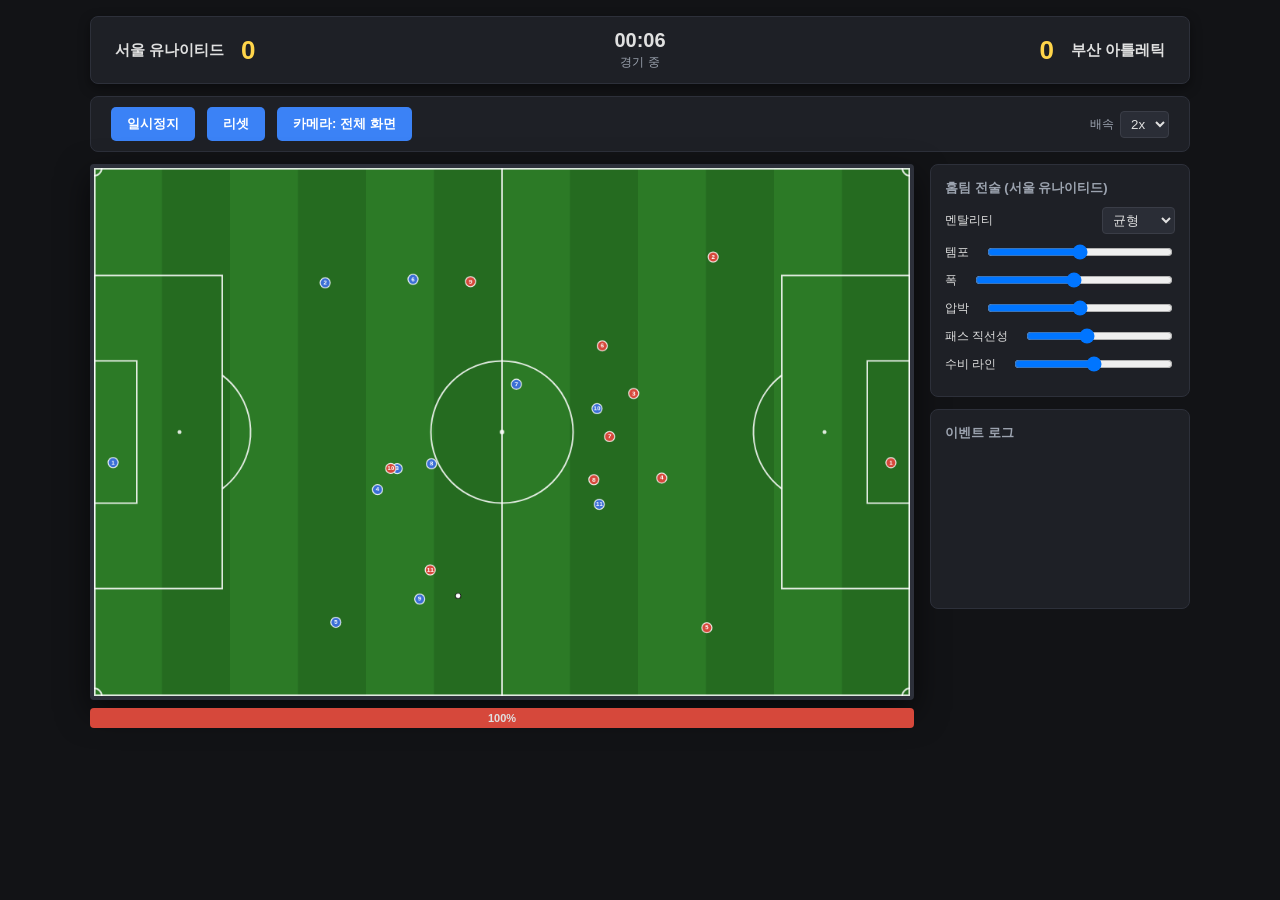
==== 2d-match-engine/index.html @ fb8c1385 "Add modular 2D match engine (ES6) with FSM AI, physics, set pieces Restructures the Gemini-proposed " ====
<!DOCTYPE html>
<html lang="ko">
<head>
  <meta charset="UTF-8">
  <meta name="viewport" content="width=device-width, initial-scale=1.0">
  <title>FM 2D Match Engine</title>
  <link rel="stylesheet" href="css/style.css">
</head>
<body>

  <header id="scoreboard">
    <div class="team-block home">
      <span class="team-name" id="teamNameHome">Home</span>
      <span class="team-score" id="scoreHome">0</span>
    </div>
    <div class="center-block">
      <span id="clock">00:00</span>
      <span id="phaseIndicator" class="phase">킥오프 준비</span>
    </div>
    <div class="team-block away">
      <span class="team-score" id="scoreAway">0</span>
      <span class="team-name" id="teamNameAway">Away</span>
    </div>
  </header>

  <div id="toolbar">
    <button id="btnPlay">일시정지</button>
    <button id="btnReset">리셋</button>
    <button id="btnCamera">카메라: 전체 화면</button>
    <label class="toolbar-label">
      배속
      <select id="speedSelect">
        <option value="3">1x</option>
        <option value="6" selected>2x</option>
        <option value="12">4x</option>
        <option value="24">8x</option>
      </select>
    </label>
  </div>

  <main id="layout">
    <div id="pitchWrap">
      <canvas id="field"></canvas>
      <div id="possessionBar">
        <div id="possessionHome" class="possession-fill home">50%</div>
        <div id="possessionAway" class="possession-fill away">50%</div>
      </div>
    </div>

    <aside id="sidePanel">
      <section class="panel-block">
        <h3>홈팀 전술 (서울 유나이티드)</h3>

        <label class="field-row">
          멘탈리티
          <select id="mentalitySelect">
            <option value="defensive">수비적</option>
            <option value="balanced" selected>균형</option>
            <option value="attacking">공격적</option>
          </select>
        </label>

        <label class="field-row">템포<input type="range" id="tempoSlider" min="0" max="100" value="50"></label>
        <label class="field-row">폭<input type="range" id="widthSlider" min="0" max="100" value="50"></label>
        <label class="field-row">압박<input type="range" id="pressingSlider" min="0" max="100" value="50"></label>
        <label class="field-row">패스 직선성<input type="range" id="directnessSlider" min="0" max="100" value="40"></label>
        <label class="field-row">수비 라인<input type="range" id="lineHeightSlider" min="0" max="100" value="50"></label>
      </section>

      <section class="panel-block log-block">
        <h3>이벤트 로그</h3>
        <div id="eventLog"></div>
      </section>
    </aside>
  </main>

  <script type="module" src="js/main.js"></script>
</body>
</html>
---- 2d-match-engine/css/style.css ----
* {
  box-sizing: border-box;
}

body {
  margin: 0;
  background-color: #121316;
  color: #e0e0e0;
  font-family: 'Segoe UI', Tahoma, Geneva, Verdana, sans-serif;
  min-height: 100vh;
  padding: 16px;
}

#scoreboard {
  max-width: 1100px;
  margin: 0 auto 12px;
  display: flex;
  align-items: center;
  justify-content: space-between;
  background: #1e2026;
  border: 1px solid #2d303a;
  border-radius: 8px;
  padding: 12px 24px;
  box-shadow: 0 4px 12px rgba(0, 0, 0, 0.4);
}

.team-block {
  display: flex;
  align-items: center;
  gap: 10px;
  min-width: 220px;
}

.team-block.away {
  justify-content: flex-end;
}

.team-name {
  font-weight: 600;
  font-size: 15px;
}

.team-score {
  font-size: 26px;
  font-weight: 700;
  color: #ffd54a;
  min-width: 28px;
  text-align: center;
}

.center-block {
  display: flex;
  flex-direction: column;
  align-items: center;
  gap: 2px;
}

#clock {
  font-size: 20px;
  font-weight: 700;
  font-variant-numeric: tabular-nums;
}

.phase {
  font-size: 12px;
  color: #9ca3af;
}

#toolbar {
  max-width: 1100px;
  margin: 0 auto 12px;
  display: flex;
  gap: 12px;
  align-items: center;
  background: #1e2026;
  padding: 10px 20px;
  border-radius: 8px;
  border: 1px solid #2d303a;
}

button {
  padding: 8px 16px;
  font-size: 13px;
  font-weight: 600;
  cursor: pointer;
  background-color: #3b82f6;
  color: white;
  border: none;
  border-radius: 5px;
  transition: all 0.15s ease;
}

button:hover {
  background-color: #2563eb;
  transform: translateY(-1px);
}

.toolbar-label {
  font-size: 12px;
  color: #9ca3af;
  display: flex;
  align-items: center;
  gap: 6px;
  margin-left: auto;
}

select {
  background: #2a2d36;
  color: #e0e0e0;
  border: 1px solid #3a3d47;
  border-radius: 4px;
  padding: 4px 6px;
}

#layout {
  max-width: 1100px;
  margin: 0 auto;
  display: flex;
  gap: 16px;
  align-items: flex-start;
}

#pitchWrap {
  flex: 1 1 auto;
  min-width: 0;
}

canvas {
  display: block;
  width: 100%;
  height: auto;
  border: 4px solid #2d303a;
  border-radius: 4px;
  box-shadow: 0 12px 32px rgba(0, 0, 0, 0.6);
  background-color: #256b20;
}

#possessionBar {
  display: flex;
  height: 20px;
  border-radius: 4px;
  overflow: hidden;
  margin-top: 8px;
  font-size: 11px;
  font-weight: 600;
}

.possession-fill {
  display: flex;
  align-items: center;
  justify-content: center;
  transition: width 0.3s ease;
  white-space: nowrap;
}

.possession-fill.home {
  background: #3b6fd6;
}

.possession-fill.away {
  background: #d6483b;
}

#sidePanel {
  flex: 0 0 260px;
  display: flex;
  flex-direction: column;
  gap: 12px;
}

.panel-block {
  background: #1e2026;
  border: 1px solid #2d303a;
  border-radius: 8px;
  padding: 14px;
}

.panel-block h3 {
  margin: 0 0 10px;
  font-size: 13px;
  color: #9ca3af;
  font-weight: 600;
}

.field-row {
  display: flex;
  align-items: center;
  justify-content: space-between;
  gap: 8px;
  font-size: 12px;
  margin-bottom: 8px;
}

.field-row input[type='range'] {
  flex: 1;
  margin-left: 10px;
}

.log-block {
  flex: 1;
  min-height: 200px;
  display: flex;
  flex-direction: column;
}

#eventLog {
  overflow-y: auto;
  max-height: 320px;
  display: flex;
  flex-direction: column;
  gap: 4px;
  font-size: 12px;
}

.log-entry {
  background: #2a2d36;
  border-radius: 4px;
  padding: 5px 8px;
  color: #d1d5db;
}

@media (max-width: 820px) {
  #layout {
    flex-direction: column;
  }
  #sidePanel {
    flex: 1 1 auto;
    width: 100%;
  }
}
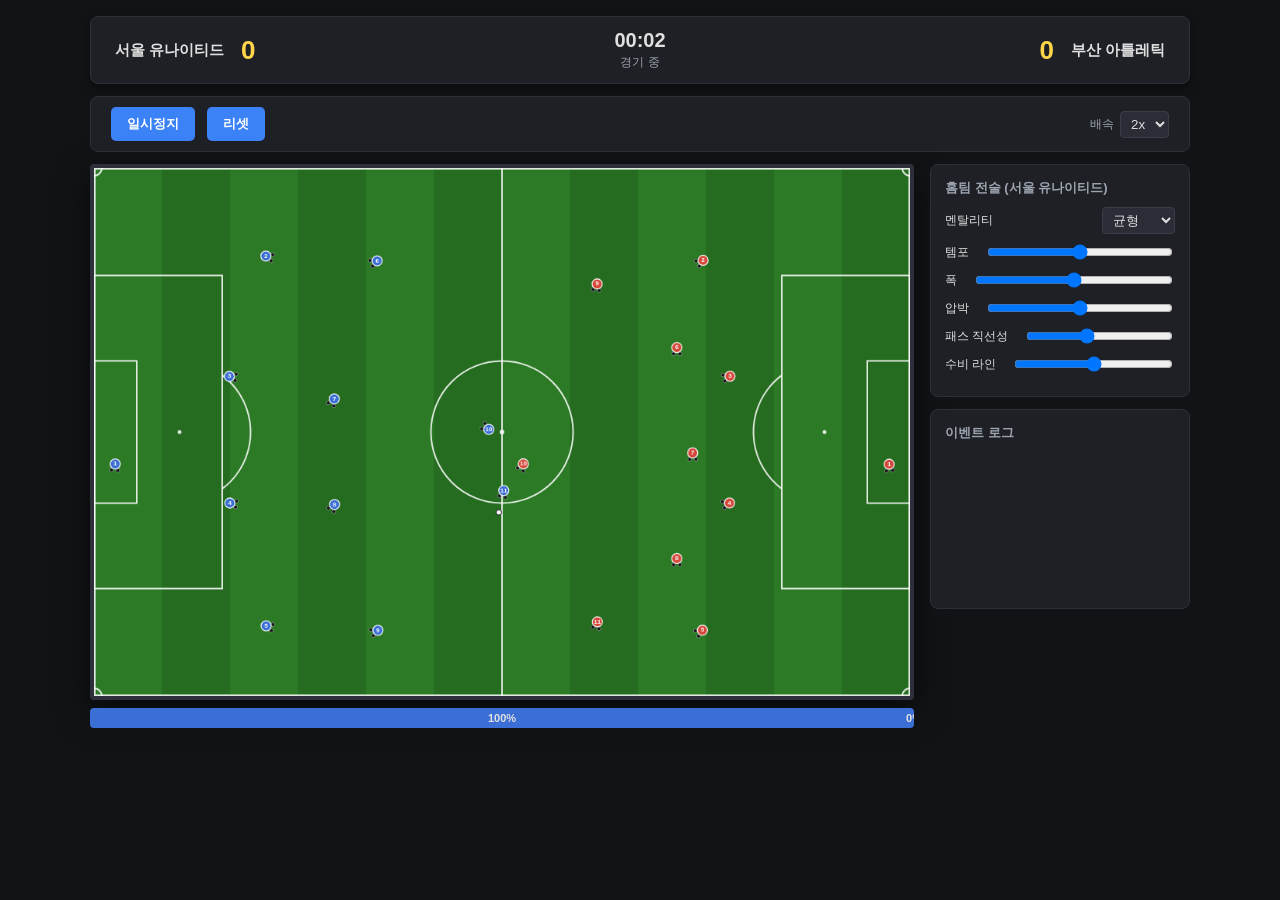
==== commit 7b370d99: "feat: apply 11 gameplay improvements (Phase 4) - Kickoff: all players constrained to own half (forma" ====
--- a/2d-match-engine/index.html
+++ b/2d-match-engine/index.html
@@ -26,14 +26,13 @@
   <div id="toolbar">
     <button id="btnPlay">일시정지</button>
     <button id="btnReset">리셋</button>
-    <button id="btnCamera">카메라: 전체 화면</button>
     <label class="toolbar-label">
       배속
       <select id="speedSelect">
-        <option value="3">1x</option>
-        <option value="6" selected>2x</option>
-        <option value="12">4x</option>
-        <option value="24">8x</option>
+        <option value="1.5">1x</option>
+        <option value="3" selected>2x</option>
+        <option value="6">4x</option>
+        <option value="12">8x</option>
       </select>
     </label>
   </div>
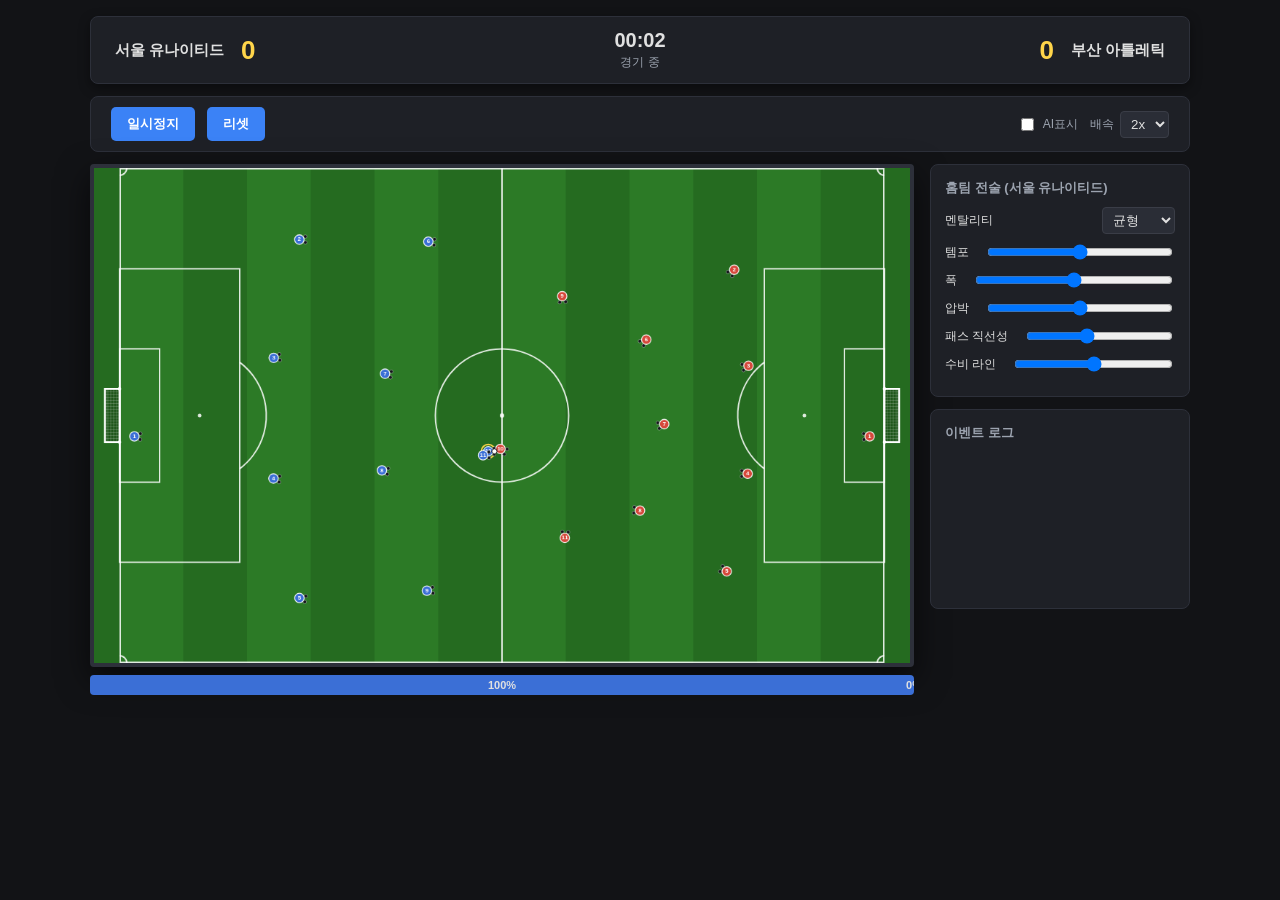
==== commit 4d4fe894: "opencode (deepseek) 수정" ====
--- a/2d-match-engine/index.html
+++ b/2d-match-engine/index.html
@@ -26,6 +26,10 @@
   <div id="toolbar">
     <button id="btnPlay">일시정지</button>
     <button id="btnReset">리셋</button>
+    <label class="toolbar-label ai-toggle">
+      <input type="checkbox" id="aiDebugCheck">
+      AI표시
+    </label>
     <label class="toolbar-label">
       배속
       <select id="speedSelect">
--- a/2d-match-engine/css/style.css
+++ b/2d-match-engine/css/style.css
@@ -101,6 +101,9 @@
   display: flex;
   align-items: center;
   gap: 6px;
+}
+
+.toolbar-label.ai-toggle {
   margin-left: auto;
 }
 
@@ -228,3 +231,31 @@
     width: 100%;
   }
 }
+
+@media (max-width: 600px) {
+  #scoreboard {
+    padding: 10px 12px;
+    gap: 6px;
+  }
+  .team-block {
+    min-width: 0;
+    flex: 1 1 auto;
+    gap: 6px;
+  }
+  .team-block.home .team-name {
+    text-align: left;
+  }
+  .team-block.away .team-name {
+    text-align: right;
+  }
+  .team-name {
+    font-size: 13px;
+    white-space: nowrap;
+    overflow: hidden;
+    text-overflow: ellipsis;
+    max-width: 110px;
+  }
+  .center-block {
+    flex: 0 0 auto;
+  }
+}
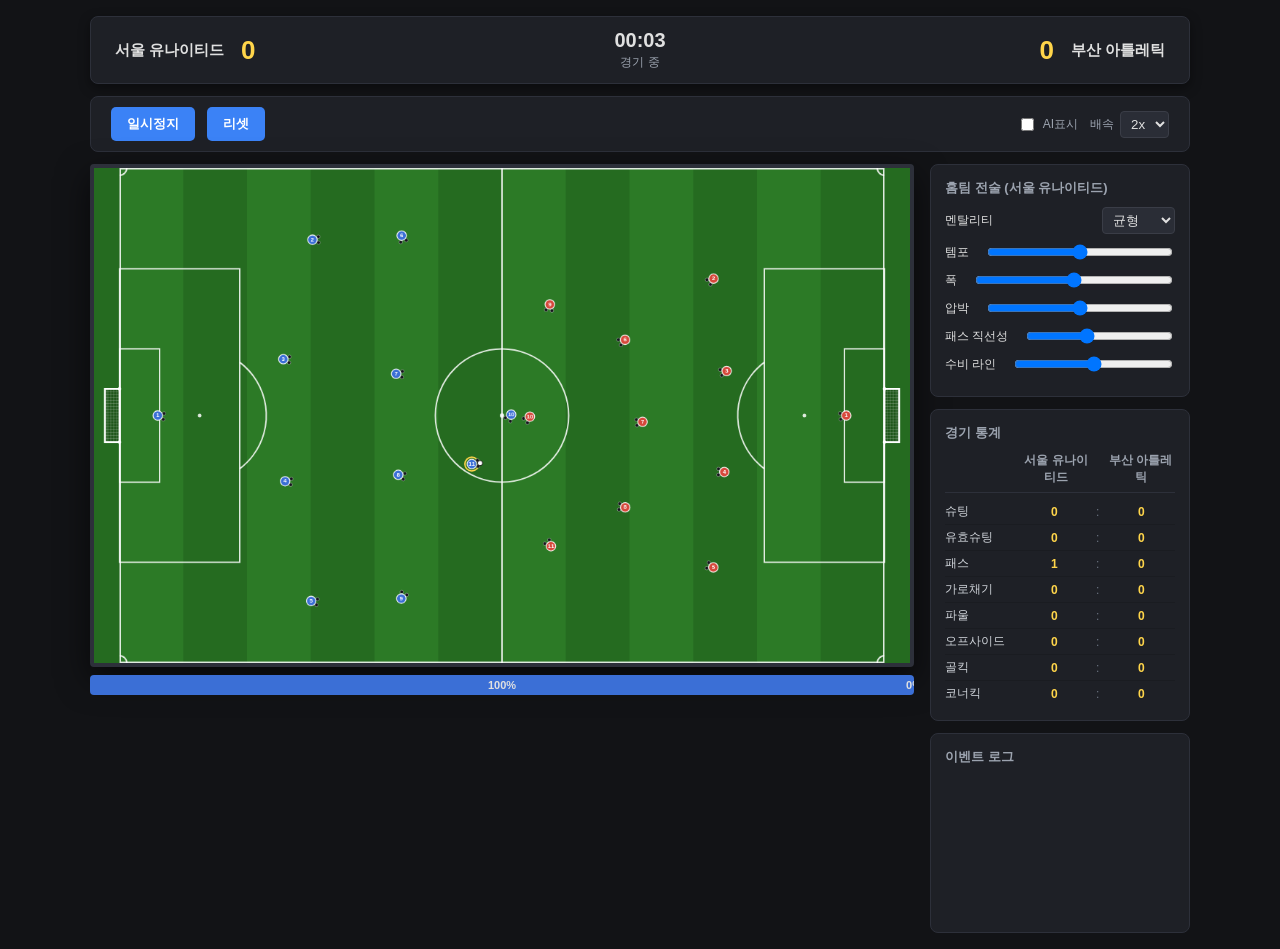
==== commit 62fefcfb: "팀 통계 패널 추가: 슈팅, 유효슈팅, 패스, 가로채기, 파울, 오프사이드, 골킥, 코너킥 실시간 표시 (반응형 UI)" ====
--- a/2d-match-engine/index.html
+++ b/2d-match-engine/index.html
@@ -70,6 +70,11 @@
         <label class="field-row">수비 라인<input type="range" id="lineHeightSlider" min="0" max="100" value="50"></label>
       </section>
 
+      <section class="panel-block stats-block">
+        <h3>경기 통계</h3>
+        <div id="matchStats" class="stats-grid"></div>
+      </section>
+
       <section class="panel-block log-block">
         <h3>이벤트 로그</h3>
         <div id="eventLog"></div>
--- a/2d-match-engine/css/style.css
+++ b/2d-match-engine/css/style.css
@@ -232,6 +232,80 @@
   }
 }
 
+.stats-block {
+  flex: 0 0 auto;
+}
+
+.stats-grid {
+  font-size: 12px;
+}
+
+.stat-header {
+  display: grid;
+  grid-template-columns: 1fr 1fr auto 1fr;
+  gap: 8px;
+  padding-bottom: 6px;
+  border-bottom: 1px solid #2d303a;
+  margin-bottom: 6px;
+  font-weight: 600;
+  color: #9ca3af;
+}
+
+.stat-header .stat-label {
+  text-align: left;
+}
+
+.stat-header .stat-team {
+  text-align: center;
+}
+
+.stat-header .stat-divider {
+  text-align: center;
+}
+
+.stat-row {
+  display: grid;
+  grid-template-columns: 1fr 1fr auto 1fr;
+  gap: 8px;
+  align-items: center;
+  padding: 4px 0;
+  border-bottom: 1px solid #1a1c21;
+}
+
+.stat-row:last-child {
+  border-bottom: none;
+}
+
+.stat-label {
+  color: #d1d5db;
+  text-align: left;
+}
+
+.stat-value {
+  font-weight: 600;
+  color: #ffd54a;
+  text-align: center;
+  font-variant-numeric: tabular-nums;
+}
+
+.stat-divider {
+  color: #6b7280;
+  text-align: center;
+}
+
+@media (max-width: 820px) {
+  #layout {
+    flex-direction: column;
+  }
+  #sidePanel {
+    flex: 1 1 auto;
+    width: 100%;
+  }
+  .stats-block {
+    order: -1;
+  }
+}
+
 @media (max-width: 600px) {
   #scoreboard {
     padding: 10px 12px;
@@ -258,4 +332,13 @@
   .center-block {
     flex: 0 0 auto;
   }
-}
+  .stat-header {
+    grid-template-columns: 1fr 1fr auto 1fr;
+    font-size: 11px;
+  }
+  .stat-row {
+    grid-template-columns: 1fr 1fr auto 1fr;
+    font-size: 11px;
+    gap: 6px;
+  }
+}
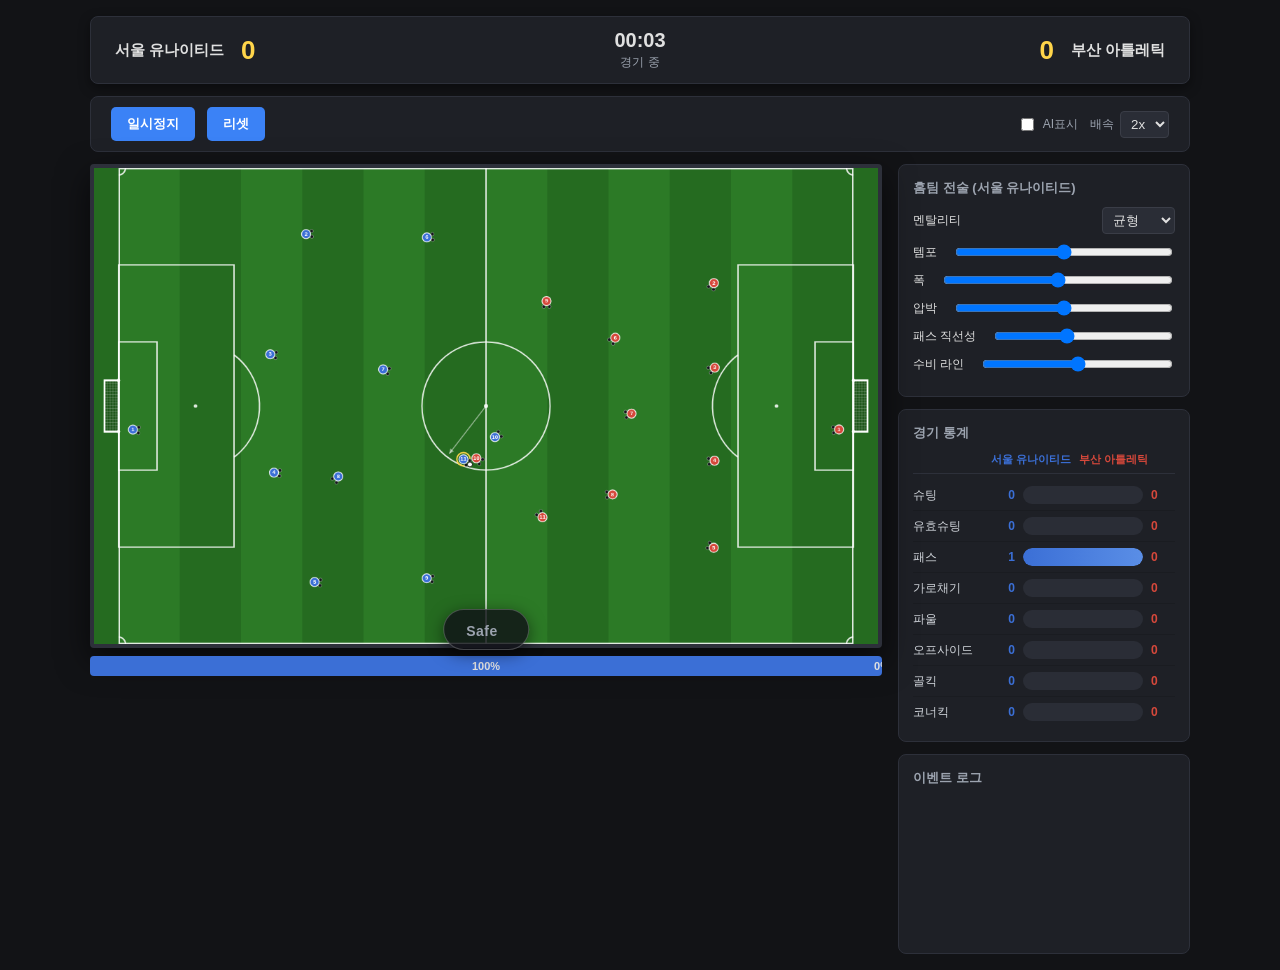
==== commit 13c2028c: "feat(ui): 패스 순간 수신자 점수·타입 배너 표시 (필드 하단 중심, 3초 후 자동 숨김) - index.html: #passBanner 요소 추가 (pitchWrap 내부" ====
--- a/2d-match-engine/index.html
+++ b/2d-match-engine/index.html
@@ -44,6 +44,7 @@
   <main id="layout">
     <div id="pitchWrap">
       <canvas id="field"></canvas>
+      <div id="passBanner"></div>
       <div id="possessionBar">
         <div id="possessionHome" class="possession-fill home">50%</div>
         <div id="possessionAway" class="possession-fill away">50%</div>
--- a/2d-match-engine/css/style.css
+++ b/2d-match-engine/css/style.css
@@ -126,6 +126,41 @@
 #pitchWrap {
   flex: 1 1 auto;
   min-width: 0;
+  position: relative;
+}
+
+/* 패스 순간 수신자 점수·타입 고정 배너 (필드 가운데 아래, 반투명) */
+#passBanner {
+  position: absolute;
+  bottom: 26px;
+  left: 50%;
+  transform: translateX(-50%);
+  z-index: 10;
+  padding: 8px 22px;
+  border-radius: 22px;
+  background: rgba(16, 18, 24, 0.82);
+  border: 1px solid rgba(255, 255, 255, 0.22);
+  box-shadow: 0 4px 16px rgba(0, 0, 0, 0.5);
+  font-size: 20px;
+  font-weight: 700;
+  color: #ffffff;
+  letter-spacing: 0.5px;
+  white-space: nowrap;
+  opacity: 0;
+  transition: opacity 0.25s ease;
+  pointer-events: none;
+}
+
+#passBanner.visible {
+  opacity: 1;
+}
+
+#passBanner .type {
+  color: #9ca3af;
+  font-size: 14px;
+  font-weight: 600;
+  margin-right: 8px;
+  vertical-align: middle;
 }
 
 canvas {
@@ -236,13 +271,9 @@
   flex: 0 0 auto;
 }
 
-.stats-grid {
-  font-size: 12px;
-}
-
 .stat-header {
-  display: grid;
-  grid-template-columns: 1fr 1fr auto 1fr;
+  display: flex;
+  align-items: center;
   gap: 8px;
   padding-bottom: 6px;
   border-bottom: 1px solid #2d303a;
@@ -252,23 +283,35 @@
 }
 
 .stat-header .stat-label {
-  text-align: left;
-}
-
-.stat-header .stat-team {
-  text-align: center;
-}
-
-.stat-header .stat-divider {
-  text-align: center;
+  width: 70px;
+  flex-shrink: 0;
+}
+
+.stat-bar-wrap-header {
+  display: flex;
+  align-items: center;
+  gap: 8px;
+  flex: 1;
+}
+
+.stat-team-home {
+  color: #3b6fd6;
+  font-size: 11px;
+  white-space: nowrap;
+}
+
+.stat-team-away {
+  color: #d6483b;
+  font-size: 11px;
+  white-space: nowrap;
+  text-align: right;
 }
 
 .stat-row {
-  display: grid;
-  grid-template-columns: 1fr 1fr auto 1fr;
+  display: flex;
+  align-items: center;
   gap: 8px;
-  align-items: center;
-  padding: 4px 0;
+  padding: 6px 0;
   border-bottom: 1px solid #1a1c21;
 }
 
@@ -277,20 +320,66 @@
 }
 
 .stat-label {
+  width: 70px;
+  flex-shrink: 0;
   color: #d1d5db;
+  font-size: 12px;
+  white-space: nowrap;
+}
+
+.stat-bar-wrap {
+  display: flex;
+  align-items: center;
+  gap: 8px;
+  flex: 1;
+  min-width: 0;
+}
+
+.stat-bar {
+  position: relative;
+  flex: 1;
+  height: 18px;
+  border-radius: 9px;
+  background: #2a2d36;
+  overflow: hidden;
+  min-width: 120px;
+}
+
+.stat-bar-fill {
+  position: absolute;
+  top: 0;
+  bottom: 0;
+  border-radius: 9px;
+  transition: width 0.3s ease;
+}
+
+.stat-bar-fill.home {
+  left: 0;
+  background: linear-gradient(90deg, #3b6fd6, #5a8ee6);
+}
+
+.stat-bar-fill.away {
+  right: 0;
+  background: linear-gradient(90deg, #d6483b, #e86b5e);
+}
+
+.stat-value-home,
+.stat-value-away {
+  font-weight: 700;
+  font-size: 12px;
+  font-variant-numeric: tabular-nums;
+  white-space: nowrap;
+  min-width: 24px;
+}
+
+.stat-value-home {
+  color: #3b6fd6;
+  text-align: right;
+}
+
+.stat-value-away {
+  color: #d6483b;
   text-align: left;
-}
-
-.stat-value {
-  font-weight: 600;
-  color: #ffd54a;
-  text-align: center;
-  font-variant-numeric: tabular-nums;
-}
-
-.stat-divider {
-  color: #6b7280;
-  text-align: center;
 }
 
 @media (max-width: 820px) {
@@ -332,13 +421,17 @@
   .center-block {
     flex: 0 0 auto;
   }
-  .stat-header {
-    grid-template-columns: 1fr 1fr auto 1fr;
+  .stat-label {
+    width: 60px;
     font-size: 11px;
   }
-  .stat-row {
-    grid-template-columns: 1fr 1fr auto 1fr;
+  .stat-bar {
+    min-width: 100px;
+    height: 16px;
+  }
+  .stat-value-home,
+  .stat-value-away {
     font-size: 11px;
-    gap: 6px;
-  }
-}
+    min-width: 20px;
+  }
+}
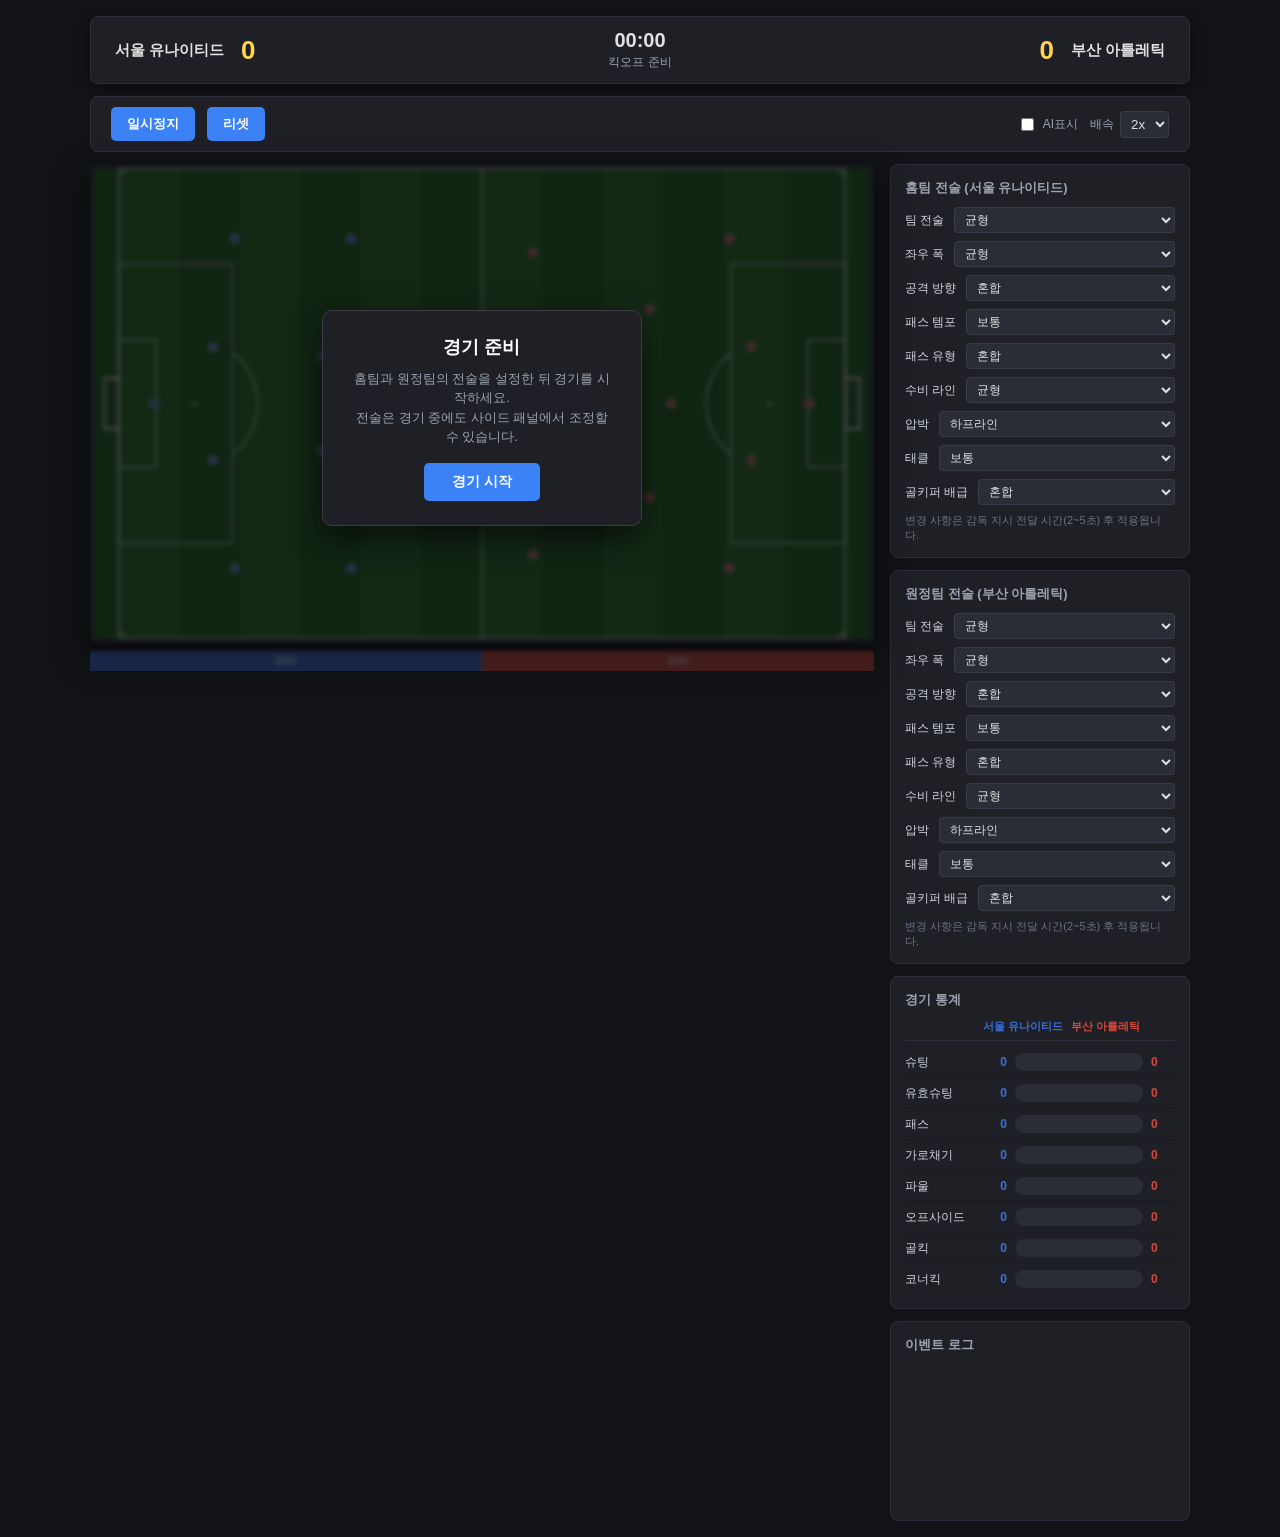
==== commit 69ae18af: "필드 하단 중앙 패스 배너 UI 삭제 (passBanner) - index.html: #passBanner 요소 제거 - css/style.css: #passBanner 관련 스타" ====
--- a/2d-match-engine/index.html
+++ b/2d-match-engine/index.html
@@ -24,7 +24,7 @@
   </header>
 
   <div id="toolbar">
-    <button id="btnPlay">일시정지</button>
+    <button id="btnPlay" disabled>일시정지</button>
     <button id="btnReset">리셋</button>
     <label class="toolbar-label ai-toggle">
       <input type="checkbox" id="aiDebugCheck">
@@ -44,31 +44,31 @@
   <main id="layout">
     <div id="pitchWrap">
       <canvas id="field"></canvas>
-      <div id="passBanner"></div>
       <div id="possessionBar">
         <div id="possessionHome" class="possession-fill home">50%</div>
         <div id="possessionAway" class="possession-fill away">50%</div>
       </div>
+
+      <div id="kickoffOverlay" class="kickoff-overlay">
+        <div class="kickoff-card">
+          <h2>경기 준비</h2>
+          <p>홈팀과 원정팀의 전술을 설정한 뒤 경기를 시작하세요.<br>전술은 경기 중에도 사이드 패널에서 조정할 수 있습니다.</p>
+          <button id="btnStartMatch">경기 시작</button>
+        </div>
+      </div>
     </div>
 
     <aside id="sidePanel">
-      <section class="panel-block">
-        <h3>홈팀 전술 (서울 유나이티드)</h3>
+      <section class="panel-block tactics-panel" data-team="home">
+        <h3>홈팀 전술 (<span id="tacticsTeamNameHome"></span>)</h3>
+        <div class="tactics-grid" id="homeTacticsGrid"></div>
+        <div class="tactics-apply-note">변경 사항은 감독 지시 전달 시간(2~5초) 후 적용됩니다.</div>
+      </section>
 
-        <label class="field-row">
-          멘탈리티
-          <select id="mentalitySelect">
-            <option value="defensive">수비적</option>
-            <option value="balanced" selected>균형</option>
-            <option value="attacking">공격적</option>
-          </select>
-        </label>
-
-        <label class="field-row">템포<input type="range" id="tempoSlider" min="0" max="100" value="50"></label>
-        <label class="field-row">폭<input type="range" id="widthSlider" min="0" max="100" value="50"></label>
-        <label class="field-row">압박<input type="range" id="pressingSlider" min="0" max="100" value="50"></label>
-        <label class="field-row">패스 직선성<input type="range" id="directnessSlider" min="0" max="100" value="40"></label>
-        <label class="field-row">수비 라인<input type="range" id="lineHeightSlider" min="0" max="100" value="50"></label>
+      <section class="panel-block tactics-panel" data-team="away">
+        <h3>원정팀 전술 (<span id="tacticsTeamNameAway"></span>)</h3>
+        <div class="tactics-grid" id="awayTacticsGrid"></div>
+        <div class="tactics-apply-note">변경 사항은 감독 지시 전달 시간(2~5초) 후 적용됩니다.</div>
       </section>
 
       <section class="panel-block stats-block">
--- a/2d-match-engine/css/style.css
+++ b/2d-match-engine/css/style.css
@@ -129,40 +129,6 @@
   position: relative;
 }
 
-/* 패스 순간 수신자 점수·타입 고정 배너 (필드 가운데 아래, 반투명) */
-#passBanner {
-  position: absolute;
-  bottom: 26px;
-  left: 50%;
-  transform: translateX(-50%);
-  z-index: 10;
-  padding: 8px 22px;
-  border-radius: 22px;
-  background: rgba(16, 18, 24, 0.82);
-  border: 1px solid rgba(255, 255, 255, 0.22);
-  box-shadow: 0 4px 16px rgba(0, 0, 0, 0.5);
-  font-size: 20px;
-  font-weight: 700;
-  color: #ffffff;
-  letter-spacing: 0.5px;
-  white-space: nowrap;
-  opacity: 0;
-  transition: opacity 0.25s ease;
-  pointer-events: none;
-}
-
-#passBanner.visible {
-  opacity: 1;
-}
-
-#passBanner .type {
-  color: #9ca3af;
-  font-size: 14px;
-  font-weight: 600;
-  margin-right: 8px;
-  vertical-align: middle;
-}
-
 canvas {
   display: block;
   width: 100%;
@@ -200,10 +166,80 @@
 }
 
 #sidePanel {
-  flex: 0 0 260px;
+  flex: 0 0 300px;
+  min-width: 0;
   display: flex;
   flex-direction: column;
   gap: 12px;
+}
+
+/* ── 킥오프 전 전술 확정 오버레이 ───────────────────────────── */
+.kickoff-overlay {
+  position: absolute;
+  inset: 0;
+  display: flex;
+  align-items: center;
+  justify-content: center;
+  background: rgba(10, 11, 14, 0.72);
+  backdrop-filter: blur(2px);
+  border-radius: 4px;
+  z-index: 20;
+  transition: opacity 0.2s ease;
+}
+
+.kickoff-overlay.hidden {
+  opacity: 0;
+  pointer-events: none;
+}
+
+.kickoff-card {
+  background: #1e2026;
+  border: 1px solid #3a3d47;
+  border-radius: 10px;
+  padding: 24px 28px;
+  max-width: 320px;
+  text-align: center;
+  box-shadow: 0 12px 32px rgba(0, 0, 0, 0.6);
+}
+
+.kickoff-card h2 {
+  margin: 0 0 10px;
+  font-size: 18px;
+  color: #ffffff;
+}
+
+.kickoff-card p {
+  margin: 0 0 16px;
+  font-size: 13px;
+  color: #9ca3af;
+  line-height: 1.5;
+}
+
+.kickoff-card button {
+  padding: 10px 28px;
+  font-size: 14px;
+}
+
+/* ── 전술 패널 그리드 ───────────────────────────────────────── */
+.tactics-panel .field-row {
+  gap: 10px;
+}
+
+.tactics-panel .field-row span {
+  flex-shrink: 0;
+  color: #d1d5db;
+}
+
+.tactics-panel select {
+  flex: 1 1 auto;
+  min-width: 0;
+  font-size: 12px;
+}
+
+.tactics-apply-note {
+  font-size: 11px;
+  color: #6b7280;
+  margin-top: 4px;
 }
 
 .panel-block {
@@ -434,4 +470,15 @@
     font-size: 11px;
     min-width: 20px;
   }
-}
+  .tactics-panel .field-row {
+    font-size: 11px;
+  }
+  .tactics-panel select {
+    font-size: 11px;
+    padding: 3px 4px;
+  }
+  .kickoff-card {
+    max-width: 90%;
+    padding: 18px 16px;
+  }
+}
